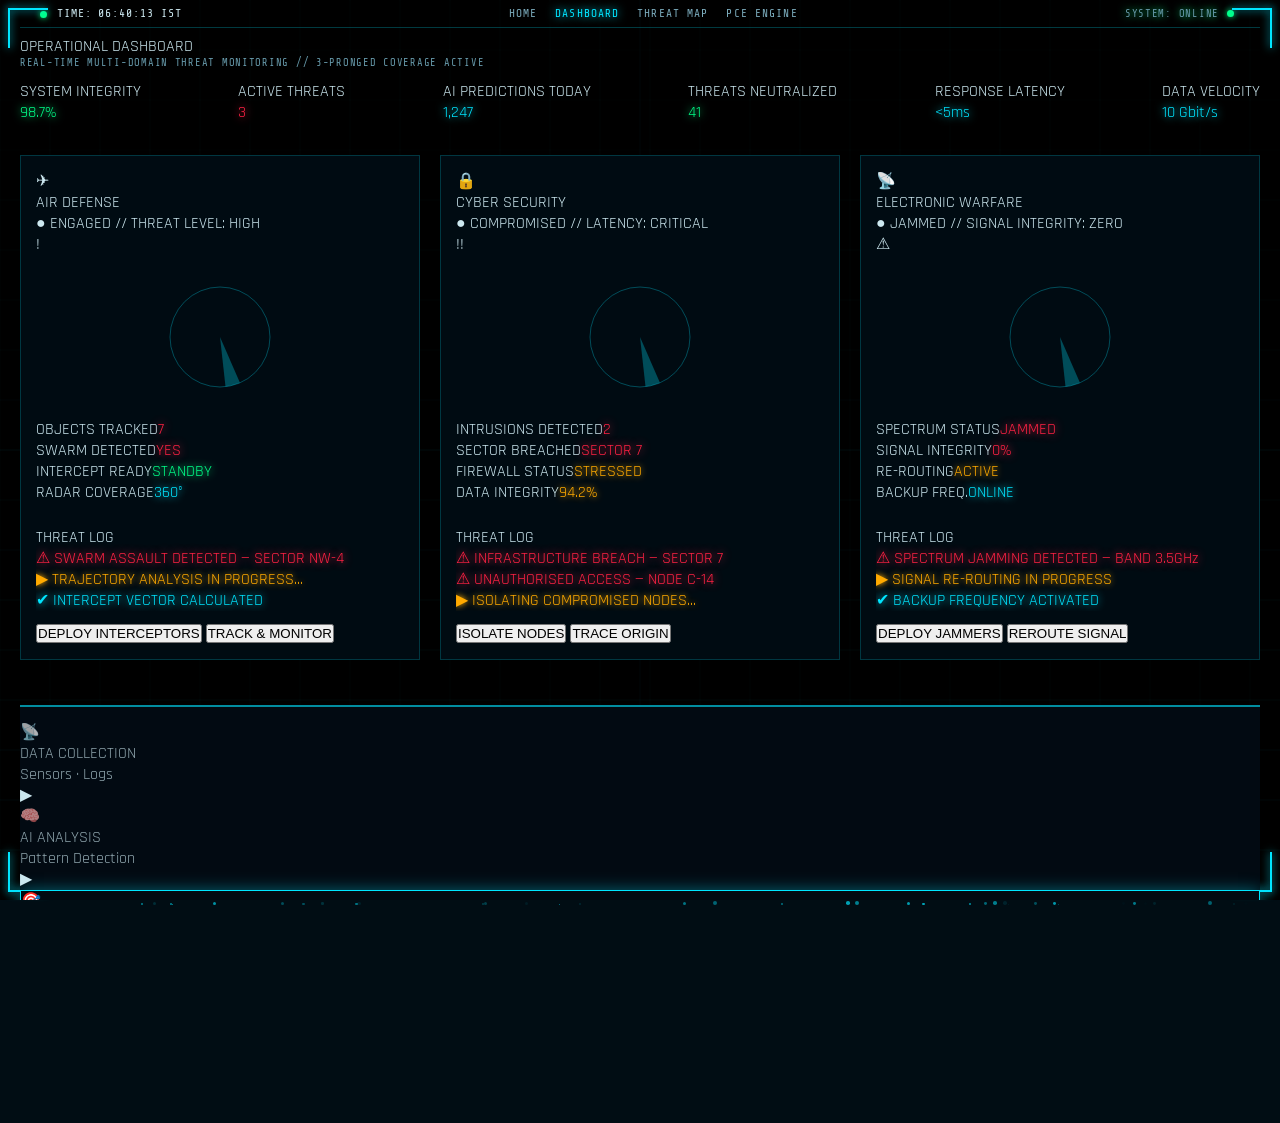
==== public/dashboard.html @ df7bf871 "Initial commit - Trishul AI Defense Dashboard" ====
<!DOCTYPE html>
<html lang="en">
<head>
  <meta charset="UTF-8" />
  <meta name="viewport" content="width=device-width, initial-scale=1.0"/>
  <title>TRISHUL AI — Main Dashboard</title>
  <link rel="stylesheet" href="style.css" />
  <link rel="stylesheet" href="dashboard.css" />
  <link href="https://fonts.googleapis.com/css2?family=Orbitron:wght@400;600;700;900&family=Share+Tech+Mono&family=Rajdhani:wght@300;400;600&display=swap" rel="stylesheet"/>
</head>
<body>

  <div class="scanlines"></div>
  <canvas id="grid-canvas"></canvas>
  <div class="particles" id="particles"></div>

  <div class="hud-frame">

    <!-- TOP NAV BAR -->
    <div class="top-bar">
      <div class="top-left">
        <span class="blink-dot"></span>
        <span class="mono">TIME: <span id="clock">--:--:-- IST</span></span>
      </div>
      <nav class="nav-links">
        <a href="index.html" class="nav-link">HOME</a>
        <a href="dashboard.html" class="nav-link active">DASHBOARD</a>
        <a href="threatmap.html" class="nav-link">THREAT MAP</a>
        <a href="pce.html" class="nav-link">PCE ENGINE</a>
      </nav>
      <div class="top-right">
        <span class="mono small green">SYSTEM: ONLINE</span>
        <span class="blink-dot green-dot"></span>
      </div>
    </div>

    <div class="corner tl"></div>
    <div class="corner tr"></div>
    <div class="corner bl"></div>
    <div class="corner br"></div>

    <!-- PAGE TITLE -->
   
    <div class="page-header">
      <div class="page-title">OPERATIONAL DASHBOARD</div>
      <div class="page-subtitle mono small">REAL-TIME MULTI-DOMAIN THREAT MONITORING // 3-PRONGED COVERAGE ACTIVE</div>
    </div>

    <!-- GLOBAL STATS BAR -->
    <div class="global-stats">
      <div class="gstat">
        <div class="gstat-label">SYSTEM INTEGRITY</div>
        <div class="gstat-value green" id="integrity">98.7%</div>
      </div>
      <div class="gstat-divider"></div>
      <div class="gstat">
        <div class="gstat-label">ACTIVE THREATS</div>
        <div class="gstat-value red" id="active-threats">3</div>
      </div>
      <div class="gstat-divider"></div>
      <div class="gstat">
        <div class="gstat-label">AI PREDICTIONS TODAY</div>
        <div class="gstat-value cyan">1,247</div>
      </div>
      <div class="gstat-divider"></div>
      <div class="gstat">
        <div class="gstat-label">THREATS NEUTRALIZED</div>
        <div class="gstat-value green">41</div>
      </div>
      <div class="gstat-divider"></div>
      <div class="gstat">
        <div class="gstat-label">RESPONSE LATENCY</div>
        <div class="gstat-value cyan">&lt;5ms</div>
      </div>
      <div class="gstat-divider"></div>
      <div class="gstat">
        <div class="gstat-label">DATA VELOCITY</div>
        <div class="gstat-value cyan">10 Gbit/s</div>
      </div>
    </div>

    <div class="dashboard-content">
    <!-- 3 DOMAIN PANELS -->
    <div class="domains-grid">

      <!-- ===== AIR DEFENSE ===== -->
      <div class="domain-panel air-panel stretch-panel">
        <div class="domain-header">
          <div class="domain-icon">✈</div>
          <div>
            <div class="domain-title">AIR DEFENSE</div>
            <div class="domain-status engaged">● ENGAGED // THREAT LEVEL: HIGH</div>
          </div>
          <div class="domain-alert-badge red-badge">!</div>
        </div>

        <canvas class="radar-canvas" id="air-radar" ></canvas>

        <div class="domain-stats">
          <div class="ds-row"><span class="ds-label">OBJECTS TRACKED</span><span class="ds-val red">7</span></div>
          <div class="ds-row"><span class="ds-label">SWARM DETECTED</span><span class="ds-val red blink-text">YES</span></div>
          <div class="ds-row"><span class="ds-label">INTERCEPT READY</span><span class="ds-val green">STANDBY</span></div>
          <div class="ds-row"><span class="ds-label">RADAR COVERAGE</span><span class="ds-val cyan">360°</span></div>
        </div>

        <div class="threat-log" id="air-log">
          <div class="log-title">THREAT LOG</div>
          <div class="log-entry red">⚠ SWARM ASSAULT DETECTED — SECTOR NW-4</div>
          <div class="log-entry orange">▶ TRAJECTORY ANALYSIS IN PROGRESS...</div>
          <div class="log-entry cyan">✔ INTERCEPT VECTOR CALCULATED</div>
        </div>

        <div class="domain-actions">
          <button class="action-btn red-btn" onclick="triggerAction('air','DEPLOY INTERCEPTORS')">DEPLOY INTERCEPTORS</button>
          <button class="action-btn" onclick="triggerAction('air','TRACK & MONITOR')">TRACK & MONITOR</button>
        </div>
      </div>

      <!-- ===== CYBER SECURITY ===== -->
      <div class="domain-panel cyber-panel stretch-panel">
        <div class="domain-header">
          <div class="domain-icon">🔒</div>
          <div>
            <div class="domain-title">CYBER SECURITY</div>
            <div class="domain-status compromised">● COMPROMISED // LATENCY: CRITICAL</div>
          </div>
          <div class="domain-alert-badge red-badge blink-text">!!</div>
        </div>

        <canvas class="radar-canvas" id="cyber-radar" ></canvas>

        <div class="domain-stats">
          <div class="ds-row"><span class="ds-label">INTRUSIONS DETECTED</span><span class="ds-val red">2</span></div>
          <div class="ds-row"><span class="ds-label">SECTOR BREACHED</span><span class="ds-val red">SECTOR 7</span></div>
          <div class="ds-row"><span class="ds-label">FIREWALL STATUS</span><span class="ds-val orange">STRESSED</span></div>
          <div class="ds-row"><span class="ds-label">DATA INTEGRITY</span><span class="ds-val orange">94.2%</span></div>
        </div>

        <div class="threat-log" id="cyber-log">
          <div class="log-title">THREAT LOG</div>
          <div class="log-entry red">⚠ INFRASTRUCTURE BREACH — SECTOR 7</div>
          <div class="log-entry red">⚠ UNAUTHORISED ACCESS — NODE C-14</div>
          <div class="log-entry orange">▶ ISOLATING COMPROMISED NODES...</div>
        </div>

        <div class="domain-actions">
          <button class="action-btn red-btn" onclick="triggerAction('cyber','ISOLATE NODES')">ISOLATE NODES</button>
          <button class="action-btn" onclick="triggerAction('cyber','TRACE ORIGIN')">TRACE ORIGIN</button>
        </div>
      </div>

      <!-- ===== ELECTRONIC WARFARE ===== -->
      <div class="domain-panel ew-panel stretch-panel">
        <div class="domain-header">
          <div class="domain-icon">📡</div>
          <div>
            <div class="domain-title">ELECTRONIC WARFARE</div>
            <div class="domain-status jammed">● JAMMED // SIGNAL INTEGRITY: ZERO</div>
          </div>
          <div class="domain-alert-badge orange-badge">⚠</div>
        </div>

        <canvas class="radar-canvas" id="ew-radar" ></canvas>

        <div class="domain-stats">
          <div class="ds-row"><span class="ds-label">SPECTRUM STATUS</span><span class="ds-val red blink-text">JAMMED</span></div>
          <div class="ds-row"><span class="ds-label">SIGNAL INTEGRITY</span><span class="ds-val red">0%</span></div>
          <div class="ds-row"><span class="ds-label">RE-ROUTING</span><span class="ds-val orange blink-text">ACTIVE</span></div>
          <div class="ds-row"><span class="ds-label">BACKUP FREQ.</span><span class="ds-val cyan">ONLINE</span></div>
        </div>

        <div class="threat-log" id="ew-log">
          <div class="log-title">THREAT LOG</div>
          <div class="log-entry red">⚠ SPECTRUM JAMMING DETECTED — BAND 3.5GHz</div>
          <div class="log-entry orange">▶ SIGNAL RE-ROUTING IN PROGRESS</div>
          <div class="log-entry cyan">✔ BACKUP FREQUENCY ACTIVATED</div>
        </div>

        <div class="domain-actions">
          <button class="action-btn red-btn" onclick="triggerAction('ew','DEPLOY JAMMERS')">DEPLOY JAMMERS</button>
          <button class="action-btn" onclick="triggerAction('ew','REROUTE SIGNAL')">REROUTE SIGNAL</button>
        </div>
      </div>

    </div>

    <!-- OPERATIONAL FLOW BAR -->
    <div class="op-flow-bar">
      <div class="flow-step done">
        <div class="flow-icon">📡</div>
        <div class="flow-label">DATA COLLECTION</div>
        <div class="flow-sub">Sensors · Logs</div>
      </div>
      <div class="flow-arrow">▶</div>
      <div class="flow-step done">
        <div class="flow-icon">🧠</div>
        <div class="flow-label">AI ANALYSIS</div>
        <div class="flow-sub">Pattern Detection</div>
      </div>
      <div class="flow-arrow">▶</div>
      <div class="flow-step active">
        <div class="flow-icon">🎯</div>
        <div class="flow-label">PREDICTION</div>
        <div class="flow-sub">Probability Est.</div>
      </div>
      <div class="flow-arrow">▶</div>
      <div class="flow-step pending">
        <div class="flow-icon">📊</div>
        <div class="flow-label">XAI OUTPUT</div>
        <div class="flow-sub">Risk Heatmaps</div>
      </div>
      <div class="flow-arrow">▶</div>
      <div class="flow-step pending">
        <div class="flow-icon">🛡️</div>
        <div class="flow-label">PREVENTION</div>
        <div class="flow-sub">Counter-Measure</div>
      </div>
    </div>
</div>
    

    <!-- BOTTOM BAR -->
    <div class="bottom-bar">
      <div class="mono small">TIME: <span id="clock2">--:--:-- IST</span></div>
      <div class="domain-badges">
        <span class="badge green-badge-sm">✈ AIR: ENGAGED</span>
        <span class="badge red-badge-sm">🔒 CYBER: COMPROMISED</span>
        <span class="badge orange-badge-sm">📡 EW: JAMMED</span>
      </div>
      <div class="mono small">TRISHUL AI © TEAM 2BYTES 2025</div>
    </div>

    <!-- ACTION TOAST -->
    <div class="action-toast" id="action-toast"></div>
  </div>

  <script src="script.js"></script>
  <script src="dashboard.js"></script>
</body>
</html>
---- public/style.css ----
:root{
    --border:#003344;
    --panel-bg:rgba(0,15,30,0.8);
    --cyan:#00e5ff;
    --green:#00ff88;
  }
  
  body{
    margin:0;
    background:black;
  }
  /* ===== TRISHUL AI — STYLE.CSS ===== */

*, *::before, *::after { box-sizing: border-box; margin: 0; padding: 0; }

:root {
  --cyan: #00e5ff;
  --cyan-dim: #00b8d4;
  --cyan-dark: #003d4d;
  --green: #00ff88;
  --red: #ff2244;
  --orange: #ffaa00;
  --bg: #010d14;
  --panel-bg: rgba(0, 20, 35, 0.85);
  --border: rgba(0, 229, 255, 0.25);
  --border-bright: rgba(0, 229, 255, 0.7);
}

html, body {
  width: 100%; height: 100%;
  overflow: hidden;
  background: var(--bg);
  font-family: 'Rajdhani', sans-serif;
  color: #cce8f0;
}

/* ===== SCANLINES ===== */
.scanlines {
  position: fixed; inset: 0;
  background: repeating-linear-gradient(
    0deg,
    transparent,
    transparent 2px,
    rgba(0,0,0,0.08) 2px,
    rgba(0,0,0,0.08) 4px
  );
  pointer-events: none;
  z-index: 100;
}

/* ===== CANVAS GRID ===== */
#grid-canvas {
  position: fixed; inset: 0;
  width: 100%; height: 100%;
  z-index: 0;
  opacity: 0.4;
}

/* ===== PARTICLES ===== */
.particles {
  position: fixed; inset: 0;
  z-index: 1;
  pointer-events: none;
}
.particle {
  position: absolute;
  width: 2px; height: 2px;
  background: var(--cyan);
  border-radius: 50%;
  animation: float-up linear infinite;
  opacity: 0;
}
@keyframes float-up {
  0%   { transform: translateY(0) translateX(0); opacity: 0; }
  10%  { opacity: 0.8; }
  90%  { opacity: 0.3; }
  100% { transform: translateY(-100vh) translateX(30px); opacity: 0; }
}

/* ===== HUD FRAME ===== */
.hud-frame {
  position: relative; z-index: 10;
  width: 100vw; height: 100vh;
  display: flex; flex-direction: column;
  padding: 12px 16px;
}

/* ===== CORNER BRACKETS ===== */
.corner {
  position: fixed;
  width: 40px; height: 40px;
  z-index: 20;
  pointer-events: none;
}
.corner::before, .corner::after {
  content: '';
  position: absolute;
  background: var(--cyan);
  box-shadow: 0 0 8px var(--cyan);
}
.corner::before { width: 100%; height: 2px; }
.corner::after  { width: 2px; height: 100%; }
.tl { top: 8px; left: 8px; }
.tr { top: 8px; right: 8px; transform: scaleX(-1); }
.bl { bottom: 8px; left: 8px; transform: scaleY(-1); }
.br { bottom: 8px; right: 8px; transform: scale(-1); }

/* ===== TOP BAR ===== */
.top-bar {
  display: flex; justify-content: space-between; align-items: center;
  padding: 6px 20px;
  border-bottom: 1px solid var(--border);
  margin-bottom: 8px;
  font-size: 0.72rem;
  letter-spacing: 0.08em;
}
.top-center { color: var(--cyan); font-size: 0.7rem; letter-spacing: 0.15em; }
.top-right { display: flex; align-items: center; gap: 8px; }
.lock-icon { font-size: 0.75rem; }
.signal-bars { color: var(--cyan); letter-spacing: -1px; font-size: 0.8rem; }

/* ===== BLINK DOT ===== */
.blink-dot {
  display: inline-block;
  width: 7px; height: 7px;
  border-radius: 50%;
  background: var(--green);
  box-shadow: 0 0 6px var(--green);
  animation: blink 1.2s step-end infinite;
  margin-right: 6px;
  vertical-align: middle;
}
@keyframes blink { 0%,100%{opacity:1} 50%{opacity:0} }
.blink-text { animation: blink 1.4s step-end infinite; }

/* ===== CENTER CONTENT ===== */
.center-content {
  flex: 1;
  display: grid;
  grid-template-columns: 260px 1fr 260px;
  gap: 12px;
  align-items: start;
  padding: 0 8px;
  overflow: hidden;
}

/* ===== PANELS ===== */
.panel-box {
  background: var(--panel-bg);
  border: 1px solid var(--border);
  padding: 14px;
  margin-bottom: 10px;
  position: relative;
  backdrop-filter: blur(6px);
  clip-path: polygon(0 0, calc(100% - 12px) 0, 100% 12px, 100% 100%, 12px 100%, 0 calc(100% - 12px));
}
.panel-box::before {
  content: '';
  position: absolute; top: 0; left: 0; right: 0;
  height: 1px;
  background: linear-gradient(90deg, transparent, var(--cyan), transparent);
}
.panel-title {
  font-family: 'Orbitron', monospace;
  font-size: 0.6rem;
  letter-spacing: 0.2em;
  color: var(--cyan);
  margin-bottom: 10px;
  text-transform: uppercase;
}
.stat-row {
  display: flex; justify-content: space-between; align-items: center;
  margin-bottom: 7px;
  font-size: 0.72rem;
}
.stat-label { color: #7aaabb; letter-spacing: 0.05em; font-family: 'Share Tech Mono', monospace; font-size: 0.65rem; }
.stat-value { font-family: 'Orbitron', monospace; font-size: 0.68rem; font-weight: 700; letter-spacing: 0.05em; }
.green { color: var(--green); text-shadow: 0 0 8px var(--green); }
.cyan  { color: var(--cyan);  text-shadow: 0 0 8px var(--cyan); }
.red   { color: var(--red);   text-shadow: 0 0 8px var(--red); }
.orange{ color: var(--orange);text-shadow: 0 0 6px var(--orange); }
.divider {
  height: 1px;
  background: linear-gradient(90deg, transparent, var(--border-bright), transparent);
  margin: 10px 0;
}

/* Alert items */
.alert-item {
  display: flex; gap: 8px; align-items: flex-start;
  margin-bottom: 8px; font-size: 0.68rem;
  font-family: 'Share Tech Mono', monospace;
}
.alert-icon { font-size: 0.9rem; margin-top: 1px; }
.alert-title { color: #fff; font-size: 0.65rem; margin-bottom: 2px; }
.alert-msg { color: var(--red); line-height: 1.3; }
.alert-box { border-color: rgba(255,34,68,0.4); }
.alert-box::before { background: linear-gradient(90deg, transparent, var(--red), transparent); }

/* Warning box */
.warning-box {
  background: rgba(40, 25, 0, 0.8);
  border-color: rgba(255,170,0,0.5);
}
.warning-box::before { background: linear-gradient(90deg, transparent, var(--orange), transparent); }
.warning-header {
  font-family: 'Orbitron', monospace;
  font-size: 0.62rem;
  color: var(--orange);
  margin-bottom: 8px;
  letter-spacing: 0.15em;
}
.warning-body { font-size: 0.68rem; font-family: 'Share Tech Mono', monospace; line-height: 1.5; color: #aaa; }

/* Neural canvas box */
.neural-box canvas { width: 100%; display: block; border: 1px solid var(--border); }

/* ===== LOGO AREA ===== */
.logo-area {
  display: flex; flex-direction: column;
  align-items: center; justify-content: flex-start;
  padding-top: 10px;
  text-align: center;
}

.title-glow {
  font-family: 'Orbitron', monospace;
  font-weight: 900;
  font-size: clamp(2.8rem, 6vw, 5.5rem);
  color: #fff;
  letter-spacing: 0.18em;
  text-shadow:
    0 0 20px var(--cyan),
    0 0 40px var(--cyan),
    0 0 80px rgba(0,229,255,0.4);
  animation: title-pulse 3s ease-in-out infinite;
  line-height: 1;
  margin-bottom: 6px;
}
@keyframes title-pulse {
  0%,100% { text-shadow: 0 0 20px var(--cyan), 0 0 40px var(--cyan), 0 0 80px rgba(0,229,255,0.4); }
  50%      { text-shadow: 0 0 30px var(--cyan), 0 0 60px var(--cyan), 0 0 120px rgba(0,229,255,0.6); }
}

.subtitle {
  font-family: 'Share Tech Mono', monospace;
  font-size: clamp(0.55rem, 1.2vw, 0.8rem);
  color: var(--cyan-dim);
  letter-spacing: 0.25em;
  margin-bottom: 16px;
}

/* ===== TRISHUL SVG ===== */
.trishul-wrapper {
  position: relative;
  width: 200px; height: 200px;
  display: flex; align-items: center; justify-content: center;
  margin-bottom: 16px;
}
.trishul-svg {
  width: 140px; height: 220px;
  filter: drop-shadow(0 0 16px var(--cyan)) drop-shadow(0 0 32px rgba(0,229,255,0.5));
  animation: trishul-float 4s ease-in-out infinite;
  position: relative; z-index: 2;
}
@keyframes trishul-float {
  0%,100% { transform: translateY(0px); }
  50%      { transform: translateY(-10px); }
}
.pulse-circle {
  animation: pulse-glow 1.5s ease-in-out infinite;
}
@keyframes pulse-glow {
  0%,100% { r: 6; opacity: 1; }
  50%      { r: 10; opacity: 0.6; }
}

/* Orbital rings */
.orbit-ring {
  position: absolute;
  border-radius: 50%;
  border: 1px solid rgba(0,229,255,0.3);
  animation: rotate-ring linear infinite;
}
.ring1 { width: 160px; height: 160px; animation-duration: 8s; top: 20px; left: 20px; }
.ring2 { width: 200px; height: 200px; animation-duration: 14s; animation-direction: reverse; top: 0; left: 0; border-color: rgba(0,229,255,0.15); }
@keyframes rotate-ring { from{transform:rotate(0deg)} to{transform:rotate(360deg)} }

/* ===== OPERATOR BOX ===== */
.operator-box {
  background: rgba(0,20,35,0.9);
  border: 1px solid var(--border);
  padding: 10px 20px;
  margin-bottom: 16px;
  clip-path: polygon(10px 0, calc(100% - 10px) 0, 100% 10px, 100% calc(100% - 10px), calc(100% - 10px) 100%, 10px 100%, 0 calc(100% - 10px), 0 10px);
}
.operator-box .mono { font-family: 'Share Tech Mono', monospace; font-size: 0.7rem; line-height: 1.8; color: #99ccdd; letter-spacing: 0.1em; }

/* ===== ENTER BUTTON ===== */
.enter-btn {
  position: relative;
  background: transparent;
  border: 1px solid var(--cyan);
  color: var(--cyan);
  font-family: 'Orbitron', monospace;
  font-size: 0.75rem;
  letter-spacing: 0.2em;
  padding: 12px 32px;
  cursor: pointer;
  overflow: hidden;
  clip-path: polygon(8px 0, 100% 0, calc(100% - 8px) 100%, 0 100%);
  transition: all 0.3s;
  box-shadow: 0 0 15px rgba(0,229,255,0.2), inset 0 0 15px rgba(0,229,255,0.05);
}
.enter-btn:hover {
  background: rgba(0,229,255,0.1);
  box-shadow: 0 0 30px rgba(0,229,255,0.5), inset 0 0 20px rgba(0,229,255,0.1);
  transform: scale(1.03);
}
.enter-btn::before {
  content: '';
  position: absolute; top: 0; left: -100%;
  width: 100%; height: 100%;
  background: linear-gradient(90deg, transparent, rgba(0,229,255,0.2), transparent);
  animation: btn-sweep 2.5s linear infinite;
}
@keyframes btn-sweep { to { left: 200%; } }

/* ===== BOTTOM BAR ===== */
.bottom-bar {
  display: flex; justify-content: space-between; align-items: center;
  border-top: 1px solid var(--border);
  padding: 7px 20px 2px;
  font-size: 0.65rem;
  margin-top: 6px;
}
.domain-badges { display: flex; gap: 16px; }
.badge {
  font-family: 'Share Tech Mono', monospace;
  font-size: 0.65rem;
  color: var(--cyan);
  border: 1px solid var(--border);
  padding: 3px 10px;
  letter-spacing: 0.1em;
}

/* ===== MONO UTIL ===== */
.mono { font-family: 'Share Tech Mono', monospace; }
.small { font-size: 0.65rem; letter-spacing: 0.07em; color: #6699aa; }

/* ===== ENTER TRANSITION ===== */
.flash-overlay {
  position: fixed; inset: 0;
  background: var(--cyan);
  z-index: 999;
  opacity: 0;
  pointer-events: none;
  animation: flash-in 0.8s ease-in-out forwards;
}
@keyframes flash-in {
  0%   { opacity: 0; }
  30%  { opacity: 0.8; }
  100% { opacity: 0; }
}

/* ===== RESPONSIVE ===== */
@media (max-width: 900px) {
  .center-content { grid-template-columns: 1fr; }
  .side-panel { display: none; }
  .title-glow { font-size: 2.2rem; }
}
---- public/dashboard.css ----
/* NAV LINKS */
.nav-links {
    display: flex;
    gap: 18px;
  }
  
  .nav-link {
    text-decoration: none;
    color: #7aaabb;
    font-family: 'Share Tech Mono', monospace;
    font-size: 0.7rem;
    letter-spacing: 0.1em;
    transition: 0.3s;
  }
  
  .nav-link:hover,
  .nav-link.active {
    color: #00e5ff;
    text-shadow: 0 0 10px #00e5ff;
  }
  
  /* ACTION TOAST */
  .action-toast {
    position: fixed;
    bottom: 80px;
    left: 50%;
    transform: translateX(-50%);
    background: rgba(0,20,35,0.9);
    border: 1px solid #00e5ff;
    padding: 12px 24px;
    font-family: 'Share Tech Mono', monospace;
    opacity: 0;
    transition: 0.4s;
  }
  
  .action-toast.show {
    opacity: 1;
  }
  
  /* FLOW STATES */
  .flow-step.active {
    border: 1px solid #00e5ff;
    box-shadow: 0 0 15px rgba(0,229,255,0.4);
  }
  
  .flow-step.done {
    opacity: 0.7;
  }
  
  .flow-step.pending {
    opacity: 0.4;
  }
  /* ===== MAIN LAYOUT STRUCTURE ===== */

body {
  margin: 0;
  background: #000;
}

.hud-frame {
  display: flex;
  flex-direction: column;
  height: 100vh;
  padding: 0 20px;
  box-sizing: border-box;
}

/* Make middle content stretch */
.dashboard-content {
  display: flex;
  flex-direction: column;
  flex: 1;
  min-height: 0;
}
/* ===== 3 PANEL GRID ===== */

.domains-grid {
  display: grid;
  grid-template-columns: repeat(3, 1fr);
  gap: 20px;
  margin-top: 20px;
}
/* ===== DOMAIN PANEL FIX ===== */
.domain-panel {
  min-height: 420px;
}

.domain-panel {
  display: flex;
  flex-direction: column;
  height: 100%;
  background: rgba(0, 15, 25, 0.6);
  border: 1px solid rgba(0, 229, 255, 0.2);
  padding: 15px;
  box-sizing: border-box;
}
.radar-canvas {
  width: 100%;
  height: 120px;
  margin: 10px 0;
}
.threat-log {
  margin-top: 12px;
  max-height: 120px;
  overflow-y: auto;
}
.domain-panel {
  display: flex;
  flex-direction: column;
  gap: 12px;
}
.global-stats {
  display: flex;
  justify-content: space-between;
  align-items: center;
  padding: 12px 0;
}
.op-flow-bar {
  flex-shrink: 0;
  margin-top: 15px;
  background: rgba(0,10,18,0.95);
}
.top-bar,
.page-header,
.global-stats,
.op-flow-bar,
.bottom-bar {
  flex-shrink: 0;
}
/* ===== BACKGROUND LAYER FIX ===== */

.scanlines,
#grid-canvas,
.particles {
  position: fixed;
  top: 0;
  left: 0;
  width: 100%;
  height: 100%;
  pointer-events: none;
}

#grid-canvas {
  z-index: 0;
}

.scanlines {
  z-index: 1;
}

.particles {
  z-index: 2;
}

.hud-frame {
  position: relative;
  z-index: 10;
}
.domain-panel {
  background: rgba(0, 12, 20, 0.92);
}
/* HARD SEPARATION BETWEEN PANELS AND FLOW BAR */

.op-flow-bar {
  position: relative;
  background: #020a12;   /* solid dark */
  border-top: 2px solid rgba(0,229,255,0.6);
  margin-top: 25px;
  padding-top: 15px;
  z-index: 20;
}
.domains-grid {
  margin-bottom: 20px;
}
.domain-panel {
  border-bottom: 1px solid rgba(0,229,255,0.2);
}
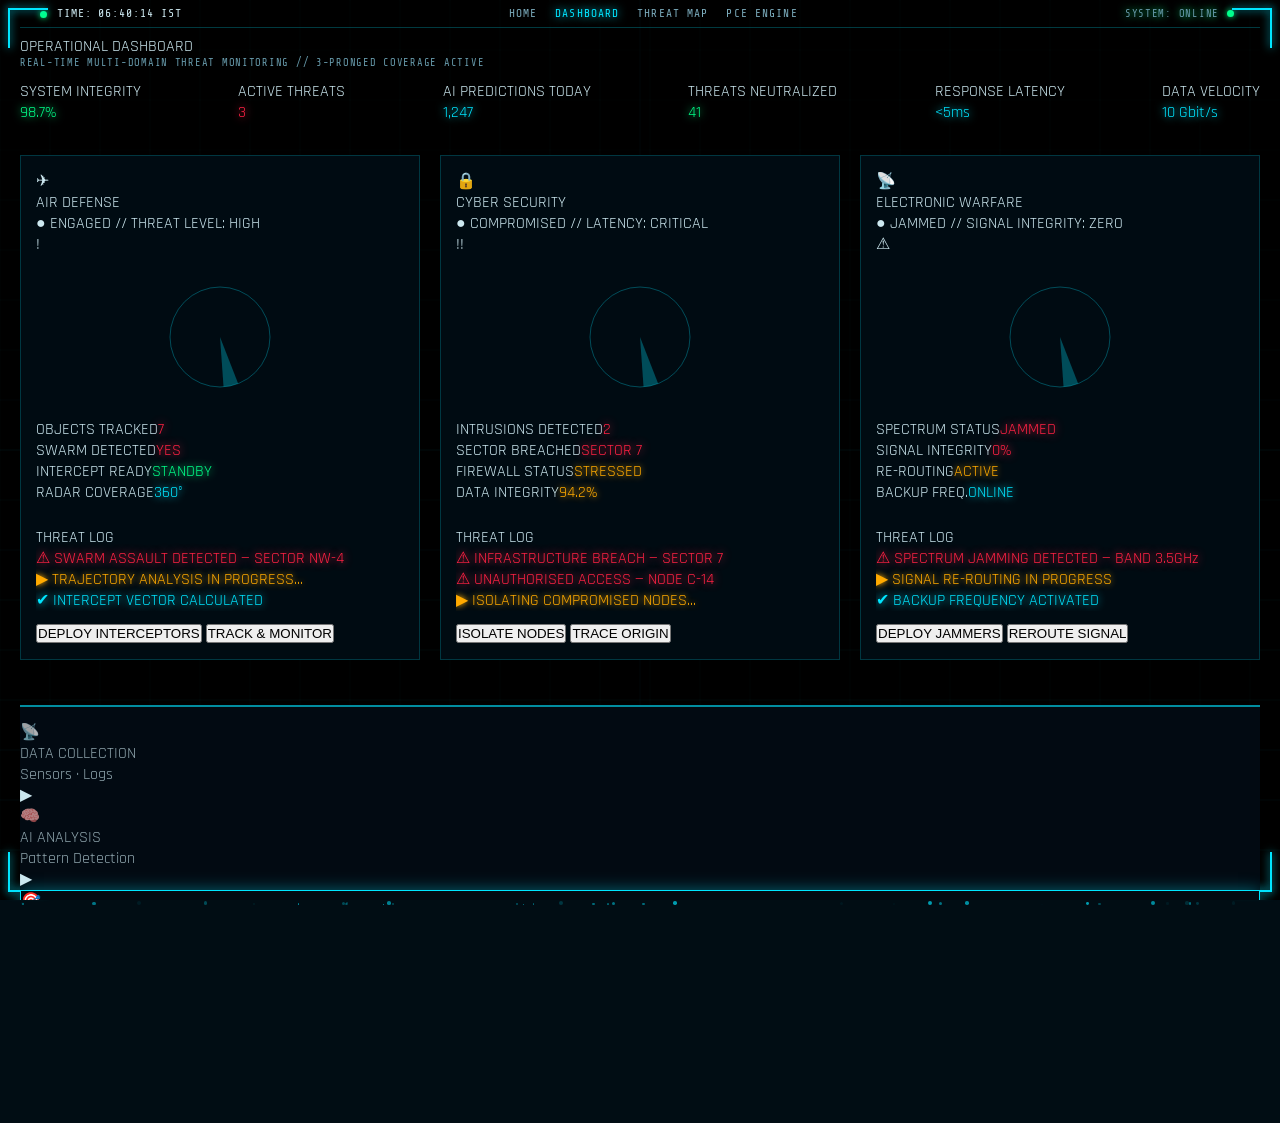
==== commit 084a9ca6: "Changes" ====
--- a/public/dashboard.html
+++ b/public/dashboard.html
@@ -39,14 +39,14 @@
     <div class="corner bl"></div>
     <div class="corner br"></div>
 
-    <!-- PAGE TITLE -->
+    
    
     <div class="page-header">
       <div class="page-title">OPERATIONAL DASHBOARD</div>
       <div class="page-subtitle mono small">REAL-TIME MULTI-DOMAIN THREAT MONITORING // 3-PRONGED COVERAGE ACTIVE</div>
     </div>
 
-    <!-- GLOBAL STATS BAR -->
+    
     <div class="global-stats">
       <div class="gstat">
         <div class="gstat-label">SYSTEM INTEGRITY</div>
@@ -80,10 +80,10 @@
     </div>
 
     <div class="dashboard-content">
-    <!-- 3 DOMAIN PANELS -->
+    
     <div class="domains-grid">
 
-      <!-- ===== AIR DEFENSE ===== -->
+      
       <div class="domain-panel air-panel stretch-panel">
         <div class="domain-header">
           <div class="domain-icon">✈</div>
@@ -116,7 +116,7 @@
         </div>
       </div>
 
-      <!-- ===== CYBER SECURITY ===== -->
+      
       <div class="domain-panel cyber-panel stretch-panel">
         <div class="domain-header">
           <div class="domain-icon">🔒</div>
@@ -149,7 +149,7 @@
         </div>
       </div>
 
-      <!-- ===== ELECTRONIC WARFARE ===== -->
+    
       <div class="domain-panel ew-panel stretch-panel">
         <div class="domain-header">
           <div class="domain-icon">📡</div>
@@ -184,7 +184,7 @@
 
     </div>
 
-    <!-- OPERATIONAL FLOW BAR -->
+    
     <div class="op-flow-bar">
       <div class="flow-step done">
         <div class="flow-icon">📡</div>
@@ -219,7 +219,7 @@
 </div>
     
 
-    <!-- BOTTOM BAR -->
+    
     <div class="bottom-bar">
       <div class="mono small">TIME: <span id="clock2">--:--:-- IST</span></div>
       <div class="domain-badges">
@@ -227,10 +227,10 @@
         <span class="badge red-badge-sm">🔒 CYBER: COMPROMISED</span>
         <span class="badge orange-badge-sm">📡 EW: JAMMED</span>
       </div>
-      <div class="mono small">TRISHUL AI © TEAM 2BYTES 2025</div>
-    </div>
-
-    <!-- ACTION TOAST -->
+      <div class="mono small">TRISHUL AI © TEAM 2BYTES 2026</div>
+    </div>
+
+    
     <div class="action-toast" id="action-toast"></div>
   </div>
 
--- a/public/style.css
+++ b/public/style.css
@@ -9,7 +9,7 @@
     margin:0;
     background:black;
   }
-  /* ===== TRISHUL AI — STYLE.CSS ===== */
+
 
 *, *::before, *::after { box-sizing: border-box; margin: 0; padding: 0; }
 
@@ -34,7 +34,7 @@
   color: #cce8f0;
 }
 
-/* ===== SCANLINES ===== */
+
 .scanlines {
   position: fixed; inset: 0;
   background: repeating-linear-gradient(
@@ -48,7 +48,7 @@
   z-index: 100;
 }
 
-/* ===== CANVAS GRID ===== */
+
 #grid-canvas {
   position: fixed; inset: 0;
   width: 100%; height: 100%;
@@ -56,7 +56,7 @@
   opacity: 0.4;
 }
 
-/* ===== PARTICLES ===== */
+
 .particles {
   position: fixed; inset: 0;
   z-index: 1;
@@ -77,7 +77,7 @@
   100% { transform: translateY(-100vh) translateX(30px); opacity: 0; }
 }
 
-/* ===== HUD FRAME ===== */
+
 .hud-frame {
   position: relative; z-index: 10;
   width: 100vw; height: 100vh;
@@ -85,7 +85,7 @@
   padding: 12px 16px;
 }
 
-/* ===== CORNER BRACKETS ===== */
+
 .corner {
   position: fixed;
   width: 40px; height: 40px;
@@ -105,7 +105,7 @@
 .bl { bottom: 8px; left: 8px; transform: scaleY(-1); }
 .br { bottom: 8px; right: 8px; transform: scale(-1); }
 
-/* ===== TOP BAR ===== */
+
 .top-bar {
   display: flex; justify-content: space-between; align-items: center;
   padding: 6px 20px;
@@ -119,7 +119,7 @@
 .lock-icon { font-size: 0.75rem; }
 .signal-bars { color: var(--cyan); letter-spacing: -1px; font-size: 0.8rem; }
 
-/* ===== BLINK DOT ===== */
+
 .blink-dot {
   display: inline-block;
   width: 7px; height: 7px;
@@ -133,7 +133,7 @@
 @keyframes blink { 0%,100%{opacity:1} 50%{opacity:0} }
 .blink-text { animation: blink 1.4s step-end infinite; }
 
-/* ===== CENTER CONTENT ===== */
+
 .center-content {
   flex: 1;
   display: grid;
@@ -144,7 +144,7 @@
   overflow: hidden;
 }
 
-/* ===== PANELS ===== */
+
 .panel-box {
   background: var(--panel-bg);
   border: 1px solid var(--border);
@@ -185,7 +185,7 @@
   margin: 10px 0;
 }
 
-/* Alert items */
+
 .alert-item {
   display: flex; gap: 8px; align-items: flex-start;
   margin-bottom: 8px; font-size: 0.68rem;
@@ -197,7 +197,7 @@
 .alert-box { border-color: rgba(255,34,68,0.4); }
 .alert-box::before { background: linear-gradient(90deg, transparent, var(--red), transparent); }
 
-/* Warning box */
+
 .warning-box {
   background: rgba(40, 25, 0, 0.8);
   border-color: rgba(255,170,0,0.5);
@@ -212,10 +212,9 @@
 }
 .warning-body { font-size: 0.68rem; font-family: 'Share Tech Mono', monospace; line-height: 1.5; color: #aaa; }
 
-/* Neural canvas box */
+
 .neural-box canvas { width: 100%; display: block; border: 1px solid var(--border); }
 
-/* ===== LOGO AREA ===== */
 .logo-area {
   display: flex; flex-direction: column;
   align-items: center; justify-content: flex-start;
@@ -250,7 +249,7 @@
   margin-bottom: 16px;
 }
 
-/* ===== TRISHUL SVG ===== */
+
 .trishul-wrapper {
   position: relative;
   width: 200px; height: 200px;
@@ -275,7 +274,7 @@
   50%      { r: 10; opacity: 0.6; }
 }
 
-/* Orbital rings */
+
 .orbit-ring {
   position: absolute;
   border-radius: 50%;
@@ -286,7 +285,7 @@
 .ring2 { width: 200px; height: 200px; animation-duration: 14s; animation-direction: reverse; top: 0; left: 0; border-color: rgba(0,229,255,0.15); }
 @keyframes rotate-ring { from{transform:rotate(0deg)} to{transform:rotate(360deg)} }
 
-/* ===== OPERATOR BOX ===== */
+
 .operator-box {
   background: rgba(0,20,35,0.9);
   border: 1px solid var(--border);
@@ -296,7 +295,7 @@
 }
 .operator-box .mono { font-family: 'Share Tech Mono', monospace; font-size: 0.7rem; line-height: 1.8; color: #99ccdd; letter-spacing: 0.1em; }
 
-/* ===== ENTER BUTTON ===== */
+
 .enter-btn {
   position: relative;
   background: transparent;
@@ -326,7 +325,7 @@
 }
 @keyframes btn-sweep { to { left: 200%; } }
 
-/* ===== BOTTOM BAR ===== */
+
 .bottom-bar {
   display: flex; justify-content: space-between; align-items: center;
   border-top: 1px solid var(--border);
@@ -344,11 +343,11 @@
   letter-spacing: 0.1em;
 }
 
-/* ===== MONO UTIL ===== */
+
 .mono { font-family: 'Share Tech Mono', monospace; }
 .small { font-size: 0.65rem; letter-spacing: 0.07em; color: #6699aa; }
 
-/* ===== ENTER TRANSITION ===== */
+
 .flash-overlay {
   position: fixed; inset: 0;
   background: var(--cyan);
@@ -363,7 +362,7 @@
   100% { opacity: 0; }
 }
 
-/* ===== RESPONSIVE ===== */
+
 @media (max-width: 900px) {
   .center-content { grid-template-columns: 1fr; }
   .side-panel { display: none; }
--- a/public/dashboard.css
+++ b/public/dashboard.css
@@ -72,7 +72,7 @@
   flex: 1;
   min-height: 0;
 }
-/* ===== 3 PANEL GRID ===== */
+
 
 .domains-grid {
   display: grid;
@@ -80,7 +80,7 @@
   gap: 20px;
   margin-top: 20px;
 }
-/* ===== DOMAIN PANEL FIX ===== */
+
 .domain-panel {
   min-height: 420px;
 }
@@ -127,7 +127,7 @@
 .bottom-bar {
   flex-shrink: 0;
 }
-/* ===== BACKGROUND LAYER FIX ===== */
+
 
 .scanlines,
 #grid-canvas,
@@ -159,11 +159,11 @@
 .domain-panel {
   background: rgba(0, 12, 20, 0.92);
 }
-/* HARD SEPARATION BETWEEN PANELS AND FLOW BAR */
+
 
 .op-flow-bar {
   position: relative;
-  background: #020a12;   /* solid dark */
+  background: #020a12;   
   border-top: 2px solid rgba(0,229,255,0.6);
   margin-top: 25px;
   padding-top: 15px;
